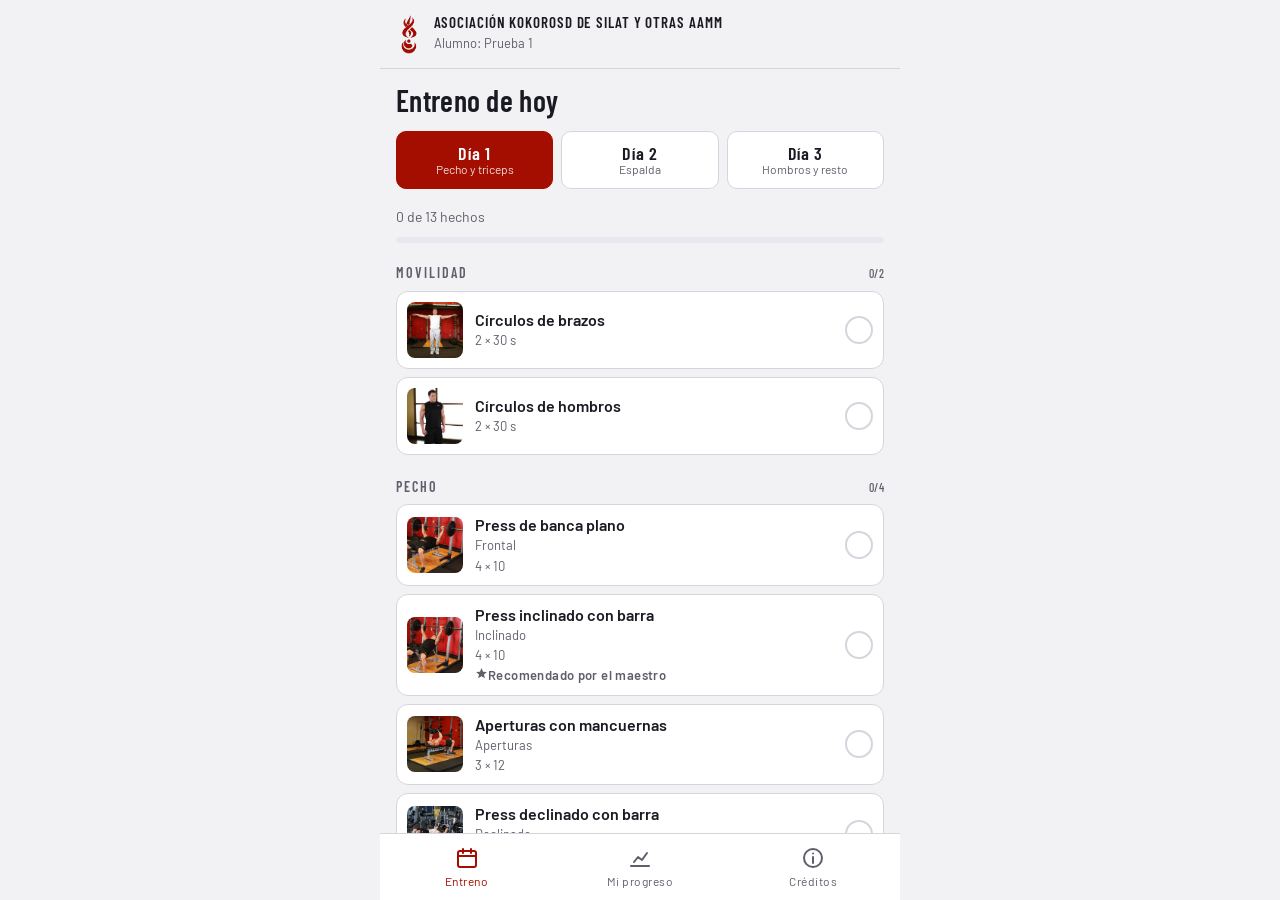
==== index.html @ 5fffa126 "Prototipo fase 0: entreno de 3 días, ejercicios y registro de progreso Co-Authored-By: Claude Sonnet" ====
<!doctype html>
<html lang="es"><head><meta charset="utf-8">
<meta name="viewport" content="width=device-width,initial-scale=1,viewport-fit=cover">
<title>Kokorosd Entreno</title>
<meta name="theme-color" content="#121217">
<link rel="manifest" href="manifest.webmanifest">
<link rel="icon" href="icon-192.png">
<link rel="apple-touch-icon" href="icon-180.png">
<meta name="apple-mobile-web-app-capable" content="yes">
<meta name="mobile-web-app-capable" content="yes">
<meta name="apple-mobile-web-app-title" content="Kokorosd">
<meta name="apple-mobile-web-app-status-bar-style" content="black-translucent">
<style>:root{padding-top:env(safe-area-inset-top,0px);padding-bottom:env(safe-area-inset-bottom,0px)}body{margin:0}img{max-width:100%}[hidden]{display:none!important}</style>
</head><body>

<link rel="stylesheet" href="https://fonts.googleapis.com/css2?family=Barlow+Condensed:wght@500;600;700&family=Barlow:wght@400;500;600&display=swap">
<style>
/* Concepto: app de bolsillo, una columna, oscura como la piedra del logo. Rojo del sello solo para lo accionable y lo recomendado por el maestro. */
:root{
  --bg:#121217; --surface:#1b1b23; --surface2:#25252f; --line:#32323e;
  --fg:#ecebf0; --muted:#a09fad; --accent:#e5503a; --accent-solid:#b3170a; --accent-fg:#ffffff;
  --ok:#62c48f; --paper:#ffffff;
  --logo-white:block; --logo-red:none;
  --f-display:"Barlow Condensed","Arial Narrow",system-ui,sans-serif;
  --f-body:"Barlow",system-ui,-apple-system,"Segoe UI",sans-serif;
  color-scheme:dark;
}
@media (prefers-color-scheme: light){:root:not([data-theme="dark"]){
  --bg:#f2f1f4; --surface:#ffffff; --surface2:#e9e8ee; --line:#d6d5dd;
  --fg:#1a1a22; --muted:#5f5e6c; --accent:#a40e00; --accent-solid:#a40e00; --ok:#1f8a55;
  --logo-white:none; --logo-red:block; color-scheme:light;}}
:root[data-theme="light"]{
  --bg:#f2f1f4; --surface:#ffffff; --surface2:#e9e8ee; --line:#d6d5dd;
  --fg:#1a1a22; --muted:#5f5e6c; --accent:#a40e00; --accent-solid:#a40e00; --ok:#1f8a55;
  --logo-white:none; --logo-red:block; color-scheme:light;}
*{box-sizing:border-box}
html,body{height:100%}
body{background:var(--bg);color:var(--fg);font-family:var(--f-body);font-size:16px;line-height:1.4;-webkit-tap-highlight-color:transparent}
button{font:inherit;color:inherit;cursor:pointer}
button:focus-visible,a:focus-visible,input:focus-visible{outline:2px solid var(--accent);outline-offset:2px}
#app{max-width:520px;margin:0 auto;height:100%;display:flex;flex-direction:column;position:relative}
header.top{display:flex;align-items:center;gap:12px;padding:12px 16px;border-bottom:1px solid var(--line)}
header.top .logo{height:44px;width:auto}
.logo-w{display:var(--logo-white)}.logo-r{display:var(--logo-red)}
.brand{min-width:0;flex:1}
.brand b{display:block;font-family:var(--f-display);font-weight:600;font-size:15px;letter-spacing:.06em;text-transform:uppercase;line-height:1.15}
.brand span{font-size:13px;color:var(--muted)}
main{flex:1;overflow-y:auto;padding:16px 16px 24px}
nav.tabs{display:flex;border-top:1px solid var(--line);background:var(--surface);padding-bottom:env(safe-area-inset-bottom,0px)}
nav.tabs button{flex:1;background:none;border:0;padding:12px 4px 10px;display:flex;flex-direction:column;align-items:center;gap:3px;color:var(--muted);font-size:12px;letter-spacing:.04em}
nav.tabs button svg{width:24px;height:24px}
nav.tabs button[aria-current="page"]{color:var(--accent)}
h1,h2,h3{font-family:var(--f-display);font-weight:600;margin:0;text-wrap:balance}
h1{font-size:30px;line-height:1.05;letter-spacing:.01em}
h2{font-size:14px;letter-spacing:.14em;text-transform:uppercase;color:var(--muted);font-weight:600}
.days{display:flex;gap:8px;margin:14px 0 18px}
.days button{flex:1;padding:12px 6px;background:var(--surface);border:1px solid var(--line);border-radius:10px;font-family:var(--f-display);font-weight:600;font-size:18px;letter-spacing:.04em;line-height:1.1}
.days button small{display:block;font-family:var(--f-body);font-weight:400;font-size:12px;color:var(--muted);letter-spacing:0}
.days button[aria-pressed="true"]{background:var(--accent-solid);border-color:var(--accent-solid);color:var(--accent-fg)}
.days button[aria-pressed="true"] small{color:var(--accent-fg);opacity:.85}
.prog{height:6px;background:var(--surface2);border-radius:3px;overflow:hidden;margin:10px 0 20px}
.prog i{display:block;height:100%;background:var(--ok);width:0;transition:width .3s}
.block{margin-bottom:22px}
.block h2{display:flex;justify-content:space-between;align-items:baseline;margin-bottom:8px}
.block h2 em{font-style:normal;font-size:12px;letter-spacing:.04em;text-transform:none;font-weight:500}
.item{display:flex;align-items:center;gap:12px;width:100%;text-align:left;background:var(--surface);border:1px solid var(--line);border-radius:12px;padding:10px;margin-bottom:8px}
.item .th{width:56px;height:56px;border-radius:8px;background:var(--paper);flex:none;object-fit:cover}
.item .tx{flex:1;min-width:0}
.item .tx b{display:block;font-weight:600;font-size:16px;line-height:1.2}
.item .tx span{display:block;font-size:13px;color:var(--muted);margin-top:2px}
.item .st{flex:none;width:28px;height:28px;border-radius:50%;border:2px solid var(--line);display:grid;place-items:center}
.item.done .st{background:var(--ok);border-color:var(--ok);color:#0b2417}
.item.done .tx b{color:var(--muted)}
.rec{display:inline-flex;align-items:center;gap:4px;font-size:12px;font-weight:600;color:var(--accent);letter-spacing:.03em}
.rec svg{width:13px;height:13px}
.chip{display:inline-block;font-size:12px;padding:3px 9px;border-radius:99px;background:var(--surface2);color:var(--fg);margin:0 6px 6px 0}
.chip.p{background:var(--accent-solid);color:var(--accent-fg)}
.back{display:inline-flex;align-items:center;gap:6px;background:none;border:0;color:var(--muted);padding:4px 0;margin-bottom:8px;font-size:14px}
.anim{position:relative;background:var(--paper);border-radius:14px;aspect-ratio:1/1;max-height:340px;margin:0 auto 14px;overflow:hidden;display:flex;justify-content:center}
.anim img{position:absolute;inset:0;width:100%;height:100%;object-fit:contain;opacity:0;transition:opacity .25s}
.anim img.on{opacity:1}
.anim.both{aspect-ratio:2/1}.anim.both img{position:static;opacity:1;width:50%}
.note{background:var(--surface);border:1px solid var(--line);border-left:3px solid var(--accent);border-radius:10px;padding:10px 12px;margin:12px 0;font-size:14px}
.note b{display:block;font-size:12px;letter-spacing:.08em;text-transform:uppercase;color:var(--accent);margin-bottom:2px}
.panel{background:var(--surface);border:1px solid var(--line);border-radius:14px;padding:14px;margin:14px 0}
.row{display:flex;align-items:center;justify-content:space-between;gap:10px;padding:8px 0}
.row+.row{border-top:1px solid var(--line)}
.row label{font-size:15px;color:var(--muted)}
.step{display:flex;align-items:center;gap:6px}
.step button{width:48px;height:48px;border-radius:12px;background:var(--surface2);border:1px solid var(--line);font-size:26px;line-height:1}
.step output{min-width:78px;text-align:center;font-family:var(--f-display);font-size:30px;font-weight:600;font-variant-numeric:tabular-nums}
.step output small{font-family:var(--f-body);font-size:13px;color:var(--muted);font-weight:400;margin-left:2px}
.btn{width:100%;padding:15px;border-radius:12px;border:0;background:var(--accent-solid);color:var(--accent-fg);font-family:var(--f-display);font-size:20px;font-weight:600;letter-spacing:.06em;text-transform:uppercase;margin-top:6px}
.btn.alt{background:var(--surface2);color:var(--fg);border:1px solid var(--line)}
.btn.sm{padding:10px;font-size:16px}
.sets{list-style:none;margin:0;padding:0}
.sets li{display:flex;align-items:center;gap:10px;padding:9px 0;border-top:1px solid var(--line);font-variant-numeric:tabular-nums}
.sets li:first-child{border-top:0}
.sets .n{width:26px;height:26px;border-radius:50%;background:var(--surface2);display:grid;place-items:center;font-size:13px;font-weight:600;flex:none}
.sets .v{flex:1}
.sets button{background:none;border:0;color:var(--muted);font-size:20px;padding:4px 8px}
details{margin:10px 0}summary{cursor:pointer;color:var(--muted);font-size:14px;padding:6px 0}
details ol{margin:6px 0 0;padding-left:20px;font-size:14px;color:var(--muted)}
.card{background:var(--surface);border:1px solid var(--line);border-radius:12px;padding:12px;margin-bottom:10px}
.card .hd{display:flex;justify-content:space-between;align-items:baseline;gap:8px}
.card .hd b{font-weight:600}
.card .hd span{font-size:13px;color:var(--muted);font-variant-numeric:tabular-nums}
svg.ch{width:100%;height:auto;display:block;margin-top:6px}
.ex-pick{display:flex;gap:10px;align-items:center;width:100%;text-align:left;background:var(--surface);border:1px solid var(--line);border-radius:10px;padding:8px;margin-bottom:6px}
.ex-pick img{width:44px;height:44px;border-radius:6px;background:var(--paper);object-fit:cover;flex:none}
.muted{color:var(--muted);font-size:14px}
a{color:var(--accent)}
.toast{position:absolute;left:16px;right:16px;bottom:calc(76px + env(safe-area-inset-bottom,0px));background:var(--fg);color:var(--bg);padding:12px 14px;border-radius:10px;font-size:15px;text-align:center;opacity:0;transform:translateY(8px);transition:.2s;pointer-events:none}
.toast.show{opacity:1;transform:none}
.sample{font-size:12px;letter-spacing:.06em;text-transform:uppercase;color:var(--muted);border:1px dashed var(--line);border-radius:8px;padding:8px 10px;margin:12px 0}
@media (prefers-reduced-motion:reduce){*{transition:none!important;x:0}}
</style>

<div id="app">
  <header class="top">
    <img class="logo logo-w" alt="" src="[data-uri]">
    <img class="logo logo-r" alt="" src="[data-uri]">
    <div class="brand"><b>Asociación Kokorosd de Silat y otras AAMM</b><span id="who">Alumno: Prueba 1</span></div>
  </header>
  <main id="view"></main>
  <nav class="tabs" aria-label="Secciones">
    <button data-tab="hoy"><svg viewBox="0 0 24 24" fill="none" stroke="currentColor" stroke-width="2" stroke-linecap="round" stroke-linejoin="round"><rect x="3" y="5" width="18" height="16" rx="2"/><path d="M3 10h18M8 3v4M16 3v4"/></svg>Entreno</button>
    <button data-tab="progreso"><svg viewBox="0 0 24 24" fill="none" stroke="currentColor" stroke-width="2" stroke-linecap="round" stroke-linejoin="round"><path d="M3 20h18M6 16l4-5 4 3 5-7"/></svg>Mi progreso</button>
    <button data-tab="info"><svg viewBox="0 0 24 24" fill="none" stroke="currentColor" stroke-width="2" stroke-linecap="round" stroke-linejoin="round"><circle cx="12" cy="12" r="9"/><path d="M12 11v6M12 7.5v.01"/></svg>Créditos</button>
  </nav>
  <div class="toast" id="toast" role="status"></div>
</div>

<script>
const EX = {"Barbell_Bench_Press_-_Medium_Grip": {"name": "Barbell Bench Press - Medium Grip", "p": ["chest"], "s": ["shoulders", "triceps"], "img": ["[data-uri]", "[data-uri]"], "steps": ["Lie back on a flat bench. Using a medium width grip (a grip that creates a 90-degree angle in the middle of the movement between the forearms and the upper arms), lift the bar from the rack and hold it straight over you with your arms locked. This will be your starting position.", "From the starting position, breathe in and begin coming down slowly until the bar touches your middle chest.", "After a brief pause, push the bar back to the starting position as you breathe out. Focus on pushing the bar using your chest muscles. Lock your arms and squeeze your chest in the contracted position at the top of the motion, hold for a second and then start coming down slowly again. Tip: Ideally, lowering the weight should take about twice as long as raising it.", "Repeat the movement for the prescribed amount of repetitions.", "When you are done, place the bar back in the rack."]}, "Barbell_Incline_Bench_Press_-_Medium_Grip": {"name": "Barbell Incline Bench Press - Medium Grip", "p": ["chest"], "s": ["shoulders", "triceps"], "img": ["[data-uri]", "[data-uri]"], "steps": ["Lie back on an incline bench. Using a medium-width grip (a grip that creates a 90-degree angle in the middle of the movement between the forearms and the upper arms), lift the bar from the rack and hold it straight over you with your arms locked. This will be your starting position.", "As you breathe in, come down slowly until you feel the bar on you upper chest.", "After a second pause, bring the bar back to the starting position as you breathe out and push the bar using your chest muscles. Lock your arms in the contracted position, squeeze your chest, hold for a second and then start coming down slowly again. Tip: it should take at least twice as long to go down than to come up.", "Repeat the movement for the prescribed amount of repetitions.", "When you are done, place the bar back in the rack."]}, "Dumbbell_Flyes": {"name": "Dumbbell Flyes", "p": ["chest"], "s": [], "img": ["[data-uri]", "[data-uri]"], "steps": ["Lie down on a flat bench with a dumbbell on each hand resting on top of your thighs. The palms of your hand will be facing each other.", "Then using your thighs to help raise the dumbbells, lift the dumbbells one at a time so you can hold them in front of you at shoulder width with the palms of your hands facing each other. Raise the dumbbells up like you're pressing them, but stop and hold just before you lock out. This will be your starting position.", "With a slight bend on your elbows in order to prevent stress at the biceps tendon, lower your arms out at both sides in a wide arc until you feel a stretch on your chest. Breathe in as you perform this portion of the movement. Tip: Keep in mind that throughout the movement, the arms should remain stationary; the movement should only occur at the shoulder joint.", "Return your arms back to the starting position as you squeeze your chest muscles and breathe out. Tip: Make sure to use the same arc of motion used to lower the weights.", "Hold for a second at the contracted position and repeat the movement for the prescribed amount of repetitions."]}, "Decline_Barbell_Bench_Press": {"name": "Decline Barbell Bench Press", "p": ["chest"], "s": ["shoulders", "triceps"], "img": ["[data-uri]", "[data-uri]"], "steps": ["Secure your legs at the end of the decline bench and slowly lay down on the bench.", "Using a medium width grip (a grip that creates a 90-degree angle in the middle of the movement between the forearms and the upper arms), lift the bar from the rack and hold it straight over you with your arms locked. The arms should be perpendicular to the floor. This will be your starting position. Tip: In order to protect your rotator cuff, it is best if you have a spotter help you lift the barbell off the rack.", "As you breathe in, come down slowly until you feel the bar on your lower chest.", "After a second pause, bring the bar back to the starting position as you breathe out and push the bar using your chest muscles. Lock your arms and squeeze your chest in the contracted position, hold for a second and then start coming down slowly again. Tip: It should take at least twice as long to go down than to come up).", "Repeat the movement for the prescribed amount of repetitions.", "When you are done, place the bar back in the rack."]}, "Triceps_Pushdown": {"name": "Triceps Pushdown", "p": ["triceps"], "s": [], "img": ["[data-uri]", "[data-uri]"], "steps": ["Attach a straight or angled bar to a high pulley and grab with an overhand grip (palms facing down) at shoulder width.", "Standing upright with the torso straight and a very small inclination forward, bring the upper arms close to your body and perpendicular to the floor. The forearms should be pointing up towards the pulley as they hold the bar. This is your starting position.", "Using the triceps, bring the bar down until it touches the front of your thighs and the arms are fully extended perpendicular to the floor. The upper arms should always remain stationary next to your torso and only the forearms should move. Exhale as you perform this movement.", "After a second hold at the contracted position, bring the bar slowly up to the starting point. Breathe in as you perform this step.", "Repeat for the recommended amount of repetitions."]}, "Leg_Extensions": {"name": "Leg Extensions", "p": ["quadriceps"], "s": [], "img": ["[data-uri]", "[data-uri]"], "steps": ["For this exercise you will need to use a leg extension machine. First choose your weight and sit on the machine with your legs under the pad (feet pointed forward) and the hands holding the side bars. This will be your starting position. Tip: You will need to adjust the pad so that it falls on top of your lower leg (just above your feet). Also, make sure that your legs form a 90-degree angle between the lower and upper leg. If the angle is less than 90-degrees then that means the knee is over the toes which in turn creates undue stress at the knee joint. If the machine is designed that way, either look for another machine or just make sure that when you start executing the exercise you stop going down once you hit the 90-degree angle.", "Using your quadriceps, extend your legs to the maximum as you exhale. Ensure that the rest of the body remains stationary on the seat. Pause a second on the contracted position.", "Slowly lower the weight back to the original position as you inhale, ensuring that you do not go past the 90-degree angle limit.", "Repeat for the recommended amount of times."]}, "Crunches": {"name": "Crunches", "p": ["abdominals"], "s": [], "img": ["[data-uri]", "[data-uri]"], "steps": ["Lie flat on your back with your feet flat on the ground, or resting on a bench with your knees bent at a 90 degree angle. If you are resting your feet on a bench, place them three to four inches apart and point your toes inward so they touch.", "Now place your hands lightly on either side of your head keeping your elbows in. Tip: Don't lock your fingers behind your head.", "While pushing the small of your back down in the floor to better isolate your abdominal muscles, begin to roll your shoulders off the floor.", "Continue to push down as hard as you can with your lower back as you contract your abdominals and exhale. Your shoulders should come up off the floor only about four inches, and your lower back should remain on the floor. At the top of the movement, contract your abdominals hard and keep the contraction for a second. Tip: Focus on slow, controlled movement - don't cheat yourself by using momentum.", "After the one second contraction, begin to come down slowly again to the starting position as you inhale.", "Repeat for the recommended amount of repetitions."]}, "Wide-Grip_Lat_Pulldown": {"name": "Wide-Grip Lat Pulldown", "p": ["lats"], "s": ["biceps", "middle back", "shoulders"], "img": ["[data-uri]", "[data-uri]"], "steps": ["Sit down on a pull-down machine with a wide bar attached to the top pulley. Make sure that you adjust the knee pad of the machine to fit your height. These pads will prevent your body from being raised by the resistance attached to the bar.", "Grab the bar with the palms facing forward using the prescribed grip. Note on grips: For a wide grip, your hands need to be spaced out at a distance wider than shoulder width. For a medium grip, your hands need to be spaced out at a distance equal to your shoulder width and for a close grip at a distance smaller than your shoulder width.", "As you have both arms extended in front of you holding the bar at the chosen grip width, bring your torso back around 30 degrees or so while creating a curvature on your lower back and sticking your chest out. This is your starting position.", "As you breathe out, bring the bar down until it touches your upper chest by drawing the shoulders and the upper arms down and back. Tip: Concentrate on squeezing the back muscles once you reach the full contracted position. The upper torso should remain stationary and only the arms should move. The forearms should do no other work except for holding the bar; therefore do not try to pull down the bar using the forearms.", "After a second at the contracted position squeezing your shoulder blades together, slowly raise the bar back to the starting position when your arms are fully extended and the lats are fully stretched. Inhale during this portion of the movement.", "Repeat this motion for the prescribed amount of repetitions."]}, "Close-Grip_Front_Lat_Pulldown": {"name": "Close-Grip Front Lat Pulldown", "p": ["lats"], "s": ["biceps", "middle back", "shoulders"], "img": ["[data-uri]", "[data-uri]"], "steps": ["Sit down on a pull-down machine with a wide bar attached to the top pulley. Make sure that you adjust the knee pad of the machine to fit your height. These pads will prevent your body from being raised by the resistance attached to the bar.", "Grab the bar with the palms facing forward using the prescribed grip. Note on grips: For a wide grip, your hands need to be spaced out at a distance wider than your shoulder width. For a medium grip, your hands need to be spaced out at a distance equal to your shoulder width and for a close grip at a distance smaller than your shoulder width.", "As you have both arms extended in front of you - while holding the bar at the chosen grip width - bring your torso back around 30 degrees or so while creating a curvature on your lower back and sticking your chest out. This is your starting position.", "As you breathe out, bring the bar down until it touches your upper chest by drawing the shoulders and the upper arms down and back. Tip: Concentrate on squeezing the back muscles once you reach the full contracted position. The upper torso should remain stationary (only the arms should move). The forearms should do no other work except for holding the bar; therefore do not try to pull the bar down using the forearms.", "After a second in the contracted position, while squeezing your shoulder blades together, slowly raise the bar back to the starting position when your arms are fully extended and the lats are fully stretched. Inhale during this portion of the movement.", "6. Repeat this motion for the prescribed amount of repetitions."]}, "Straight-Arm_Dumbbell_Pullover": {"name": "Straight-Arm Dumbbell Pullover", "p": ["chest"], "s": ["lats", "shoulders", "triceps"], "img": ["[data-uri]", "[data-uri]"], "steps": ["Place a dumbbell standing up on a flat bench.", "Ensuring that the dumbbell stays securely placed at the top of the bench, lie perpendicular to the bench (torso across it as in forming a cross) with only your shoulders lying on the surface. Hips should be below the bench and legs bent with feet firmly on the floor. The head will be off the bench as well.", "Grasp the dumbbell with both hands and hold it straight over your chest at arms length. Both palms should be pressing against the underside one of the sides of the dumbbell. This will be your starting position.\nCaution: Always ensure that the dumbbell used for this exercise is secure. Using a dumbbell with loose plates can result in the dumbbell falling apart and falling on your face.", "While keeping your arms straight, lower the weight slowly in an arc behind your head while breathing in until you feel a stretch on the chest.", "At that point, bring the dumbbell back to the starting position using the arc through which the weight was lowered and exhale as you perform this movement.", "Hold the weight on the initial position for a second and repeat the motion for the prescribed number of repetitions."]}, "Hyperextensions_Back_Extensions": {"name": "Hyperextensions (Back Extensions)", "p": ["lower back"], "s": ["glutes", "hamstrings"], "img": ["[data-uri]", "[data-uri]"], "steps": ["Lie face down on a hyperextension bench, tucking your ankles securely under the footpads.", "Adjust the upper pad if possible so your upper thighs lie flat across the wide pad, leaving enough room for you to bend at the waist without any restriction.", "With your body straight, cross your arms in front of you (my preference) or behind your head. This will be your starting position. Tip: You can also hold a weight plate for extra resistance in front of you under your crossed arms.", "Start bending forward slowly at the waist as far as you can while keeping your back flat. Inhale as you perform this movement. Keep moving forward until you feel a nice stretch on the hamstrings and you can no longer keep going without a rounding of the back. Tip: Never round the back as you perform this exercise. Also, some people can go farther than others. The key thing is that you go as far as your body allows you to without rounding the back.", "Slowly raise your torso back to the initial position as you inhale. Tip: Avoid the temptation to arch your back past a straight line. Also, do not swing the torso at any time in order to protect the back from injury.", "Repeat for the recommended amount of repetitions."]}, "Hanging_Leg_Raise": {"name": "Hanging Leg Raise", "p": ["abdominals"], "s": [], "img": ["[data-uri]", "[data-uri]"], "steps": ["Hang from a chin-up bar with both arms extended at arms length in top of you using either a wide grip or a medium grip. The legs should be straight down with the pelvis rolled slightly backwards. This will be your starting position.", "Raise your legs until the torso makes a 90-degree angle with the legs. Exhale as you perform this movement and hold the contraction for a second or so.", "Go back slowly to the starting position as you breathe in.", "Repeat for the recommended amount of repetitions."]}, "Standing_Military_Press": {"name": "Standing Military Press", "p": ["shoulders"], "s": ["triceps"], "img": ["[data-uri]", "[data-uri]"], "steps": ["Start by placing a barbell that is about chest high on a squat rack. Once you have selected the weights, grab the barbell using a pronated (palms facing forward) grip. Make sure to grip the bar wider than shoulder width apart from each other.", "Slightly bend the knees and place the barbell on your collar bone. Lift the barbell up keeping it lying on your chest. Take a step back and position your feet shoulder width apart from each other.", "Once you pick up the barbell with the correct grip length, lift the bar up over your head by locking your arms. Hold at about shoulder level and slightly in front of your head. This is your starting position.", "Lower the bar down to the collarbone slowly as you inhale.", "Lift the bar back up to the starting position as you exhale.", "Repeat for the recommended amount of repetitions."]}, "Side_Lateral_Raise": {"name": "Side Lateral Raise", "p": ["shoulders"], "s": [], "img": ["[data-uri]", "[data-uri]"], "steps": ["Pick a couple of dumbbells and stand with a straight torso and the dumbbells by your side at arms length with the palms of the hand facing you. This will be your starting position.", "While maintaining the torso in a stationary position (no swinging), lift the dumbbells to your side with a slight bend on the elbow and the hands slightly tilted forward as if pouring water in a glass. Continue to go up until you arms are parallel to the floor. Exhale as you execute this movement and pause for a second at the top.", "Lower the dumbbells back down slowly to the starting position as you inhale.", "Repeat for the recommended amount of repetitions."]}, "Front_Incline_Dumbbell_Raise": {"name": "Front Incline Dumbbell Raise", "p": ["shoulders"], "s": [], "img": ["[data-uri]", "[data-uri]"], "steps": ["Sit down on an incline bench with the incline set anywhere between 30 to 60 degrees while holding a dumbbell on each hand. Tip: You can change the angle to hit the muscle a little differently each time.", "Extend your arms straight in front of you and have your palms facing down with the dumbbells raised about 1 inch above your thighs. This will be your starting position.", "Slowly raise the dumbbells straight up until they are slightly above your shoulders, while keeping your elbows locked. Squeeze at the top for a second and make sure you breathe out during this portion of the movement. Tip: Keep your head resting down against the bench and your legs on the floor at all times.", "Lower the arms back to the starting position as you inhale.", "Repeat for the recommended amount of repetitions."]}, "Dumbbell_Shrug": {"name": "Dumbbell Shrug", "p": ["traps"], "s": [], "img": ["[data-uri]", "[data-uri]"], "steps": ["Stand erect with a dumbbell on each hand (palms facing your torso), arms extended on the sides.", "Lift the dumbbells by elevating the shoulders as high as possible while you exhale. Hold the contraction at the top for a second. Tip: The arms should remain extended at all times. Refrain from using the biceps to help lift the dumbbells. Only the shoulders should be moving up and down.", "Lower the dumbbells back to the original position.", "Repeat for the recommended amount of repetitions."]}, "Barbell_Hip_Thrust": {"name": "Barbell Hip Thrust", "p": ["glutes"], "s": ["calves", "hamstrings"], "img": ["[data-uri]", "[data-uri]"], "steps": ["Begin seated on the ground with a bench directly behind you. Have a loaded barbell over your legs. Using a fat bar or having a pad on the bar can greatly reduce the discomfort caused by this exercise.", "Roll the bar so that it is directly above your hips, and lean back against the bench so that your shoulder blades are near the top of it.", "Begin the movement by driving through your feet, extending your hips vertically through the bar. Your weight should be supported by your shoulder blades and your feet. Extend as far as possible, then reverse the motion to return to the starting position."]}, "Thigh_Abductor": {"name": "Thigh Abductor", "p": ["abductors"], "s": ["glutes"], "img": ["[data-uri]", "[data-uri]"], "steps": ["To begin, sit down on the abductor machine and select a weight you are comfortable with. When your legs are positioned properly, grip the handles on each side. Your entire upper body (from the waist up) should be stationary. This is the starting position.", "Slowly press against the machine with your legs to move them away from each other while exhaling.", "Feel the contraction for a second and begin to move your legs back to the starting position while breathing in. Note: Remember to keep your upper body stationary to prevent any injuries from occurring.", "Repeat for the recommended amount of repetitions."]}, "Glute_Kickback": {"name": "Glute Kickback", "p": ["glutes"], "s": ["hamstrings"], "img": ["[data-uri]", "[data-uri]"], "steps": ["Kneel on the floor or an exercise mat and bend at the waist with your arms extended in front of you (perpendicular to the torso) in order to get into a kneeling push-up position but with the arms spaced at shoulder width. Your head should be looking forward and the bend of the knees should create a 90-degree angle between the hamstrings and the calves. This will be your starting position.", "As you exhale, lift up your right leg until the hamstrings are in line with the back while maintaining the 90-degree angle bend. Contract the glutes throughout this movement and hold the contraction at the top for a second. Tip: At the end of the movement the upper leg should be parallel to the floor while the calf should be perpendicular to it.", "Go back to the initial position as you inhale and now repeat with the left leg.", "Continue to alternate legs until all of the recommended repetitions have been performed."]}, "Reverse_Crunch": {"name": "Reverse Crunch", "p": ["abdominals"], "s": [], "img": ["[data-uri]", "[data-uri]"], "steps": ["Lie down on the floor with your legs fully extended and arms to the side of your torso with the palms on the floor. Your arms should be stationary for the entire exercise.", "Move your legs up so that your thighs are perpendicular to the floor and feet are together and parallel to the floor. This is the starting position.", "While inhaling, move your legs towards the torso as you roll your pelvis backwards and you raise your hips off the floor. At the end of this movement your knees will be touching your chest.", "Hold the contraction for a second and move your legs back to the starting position while exhaling.", "Repeat for the recommended amount of repetitions."]}, "Arm_Circles": {"name": "Arm Circles", "p": ["shoulders"], "s": ["traps"], "img": ["[data-uri]", "[data-uri]"], "steps": ["Stand up and extend your arms straight out by the sides. The arms should be parallel to the floor and perpendicular (90-degree angle) to your torso. This will be your starting position.", "Slowly start to make circles of about 1 foot in diameter with each outstretched arm. Breathe normally as you perform the movement.", "Continue the circular motion of the outstretched arms for about ten seconds. Then reverse the movement, going the opposite direction."]}, "Shoulder_Circles": {"name": "Shoulder Circles", "p": ["shoulders"], "s": ["traps"], "img": ["[data-uri]", "[data-uri]"], "steps": ["With shoulders relaxed and arms resting loosely at your sides (or in your lap if you're seated), gently roll your shoulders forward, up, back, and down.", "Reverse direction. You can do this exercise alternating shoulders or both at the same time."]}, "Standing_Hip_Circles": {"name": "Standing Hip Circles", "p": ["abductors"], "s": ["adductors"], "img": ["[data-uri]", "[data-uri]"], "steps": ["Begin standing on one leg, holding to a vertical support.", "Raise the unsupported knee to 90 degrees. This will be your starting position.", "Open the hip as far as possible, attempting to make a big circle with your knee.", "Perform this movement slowly for a number of repetitions, and repeat on the other side."]}, "Cat_Stretch": {"name": "Cat Stretch", "p": ["lower back"], "s": ["middle back", "traps"], "img": ["[data-uri]", "[data-uri]"], "steps": ["Position yourself on the floor on your hands and knees.", "Pull your belly in and round your spine, lower back, shoulders, and neck, letting your head drop.", "Hold for 15 seconds."]}, "Chest_And_Front_Of_Shoulder_Stretch": {"name": "Chest And Front Of Shoulder Stretch", "p": ["chest"], "s": ["shoulders"], "img": ["[data-uri]", "[data-uri]"], "steps": ["Start off by standing with your legs together, holding a bodybar or a broomstick.", "Take a slightly wider than shoulder width grip on the pole and hold it in front of you with your palms facing down.", "Carefully lift the pole up and behind your head."]}, "Triceps_Stretch": {"name": "Triceps Stretch", "p": ["triceps"], "s": ["lats"], "img": ["[data-uri]", "[data-uri]"], "steps": ["Reach your hand behind your head, grasp your elbow and gently pull. Hold for 10 to 20 seconds, then switch sides."]}, "Quad_Stretch": {"name": "Quad Stretch", "p": ["quadriceps"], "s": [], "img": ["[data-uri]", "[data-uri]"], "steps": ["Lay on your side. Loop a belt, rope, or band around your top foot. Flex the knee and extend your hip, attempting to touch your glutes with your foot, and holding the belt with your hands. This will be your starting position.", "With the belt being held over the shoulder or overhead, gently pull to increase the stretch in the quadriceps. Hold for 10-20 seconds, and then switch sides."]}, "Middle_Back_Stretch": {"name": "Middle Back Stretch", "p": ["middle back"], "s": ["abdominals", "lats", "lower back"], "img": ["[data-uri]", "[data-uri]"], "steps": ["Stand so your feet are shoulder width apart and your hands are on your hips.", "Twist at your waist until you feel a stretch. Hold for 10 to 15 seconds, then twist to the other side."]}, "Shoulder_Stretch": {"name": "Shoulder Stretch", "p": ["shoulders"], "s": [], "img": ["[data-uri]", "[data-uri]"], "steps": ["Reach your left arm across your body and hold it straight."]}, "Seated_Glute": {"name": "Seated Glute", "p": ["glutes"], "s": ["adductors"], "img": ["[data-uri]", "[data-uri]"], "steps": ["In a seated position with your knees bent, cross one ankle over the opposite knee. Your partner will stand behind you. Now, lean forward as your partner braces your shoulders with their hands. This will be your starting position.", "Attempt to push your torso back for 10-20 seconds, as your partner prevents any actual movement of your torso.", "Now relax your muscles as your partner increases the stretch by gently pushing your torso forward for 10-20 seconds."]}, "Standing_Lateral_Stretch": {"name": "Standing Lateral Stretch", "p": ["abdominals"], "s": [], "img": ["[data-uri]", "[data-uri]"], "steps": ["Take a slightly wider than hip distance stance with your knees slightly bent.", "Place your right hand on your right hip to support the spine.", "Raise your left arm in a vertical line and place your left hand behind your head. Keep it there as you incline your torso to the right.", "Keep your weight evenly distributed between both legs (don't lean into your left hip). Switch sides."]}, "Hamstring_Stretch": {"name": "Hamstring Stretch", "p": ["hamstrings"], "s": [], "img": ["[data-uri]", "[data-uri]"], "steps": ["Lie on your back with one leg extended above you, with the hip at ninety degrees. Keep the other leg flat on the floor.", "Loop a belt, band, or rope over the ball of your foot. This will be your starting position.", "Pull on the belt to create tension in the calves and hamstrings. Hold this stretch for 10-30 seconds, and repeat with the other leg."]}};
const MUS = {abdominals:'Abdomen',abductors:'Abductores',adductors:'Aductores',biceps:'Bíceps',calves:'Gemelos',chest:'Pecho',forearms:'Antebrazo',glutes:'Glúteos',hamstrings:'Isquiotibiales',lats:'Dorsal',['lower back']:'Lumbar',['middle back']:'Espalda media',neck:'Cuello',quadriceps:'Cuádriceps',shoulders:'Hombro',traps:'Trapecio',triceps:'Tríceps'};
const ES = {
 'Barbell_Bench_Press_-_Medium_Grip':'Press de banca plano','Barbell_Incline_Bench_Press_-_Medium_Grip':'Press inclinado con barra','Dumbbell_Flyes':'Aperturas con mancuernas','Decline_Barbell_Bench_Press':'Press declinado con barra','Triceps_Pushdown':'Extensión de tríceps en polea','Leg_Extensions':'Extensión de pierna en máquina','Crunches':'Abdominales crunch','Wide-Grip_Lat_Pulldown':'Jalón al pecho, agarre abierto','Close-Grip_Front_Lat_Pulldown':'Jalón al pecho, agarre cerrado','Straight-Arm_Dumbbell_Pullover':'Pullover con mancuerna','Hyperextensions_Back_Extensions':'Hiperextensiones lumbares','Hanging_Leg_Raise':'Elevación de piernas colgado','Standing_Military_Press':'Press militar de pie','Side_Lateral_Raise':'Elevaciones laterales (vuelo)','Front_Incline_Dumbbell_Raise':'Elevaciones frontales','Dumbbell_Shrug':'Encogimientos con mancuernas','Barbell_Hip_Thrust':'Hip thrust (glúteo mayor)','Thigh_Abductor':'Abducción en máquina (glúteo medio)','Glute_Kickback':'Patada de glúteo (glúteo menor)','Reverse_Crunch':'Crunch inverso','Arm_Circles':'Círculos de brazos','Shoulder_Circles':'Círculos de hombros','Standing_Hip_Circles':'Círculos de cadera','Cat_Stretch':'Gato (movilidad de columna)','Chest_And_Front_Of_Shoulder_Stretch':'Estiramiento de pecho y hombro','Triceps_Stretch':'Estiramiento de tríceps','Quad_Stretch':'Estiramiento de cuádriceps','Middle_Back_Stretch':'Estiramiento de espalda media','Shoulder_Stretch':'Estiramiento de hombro','Seated_Glute':'Estiramiento de glúteo sentado','Standing_Lateral_Stretch':'Estiramiento lateral de tronco','Hamstring_Stretch':'Estiramiento de isquiotibiales'};
const PROTO = {
 normal:'Series normales',
 asc:'Series ascendentes en peso, con descanso',
 pir:'Serie piramidal descendente, sin descanso',
 iso:'Isométrico, alternando piernas al fallo',
 alt:'Alternar: 2 abdominales por cada lumbar'
};
// kind: r = peso y repeticiones, t = tiempo (isométricos), c = marcar hecho (movilidad y estiramientos)
const PLAN = [
 {id:'d1',name:'Día 1',sub:'Pecho y tríceps',blocks:[
  {n:'Movilidad',items:[{id:'1m1',ex:'Arm_Circles',k:'c',txt:'2 × 30 s'},{id:'1m2',ex:'Shoulder_Circles',k:'c',txt:'2 × 30 s'}]},
  {n:'Pecho',items:[
   {id:'1p1',ex:'Barbell_Bench_Press_-_Medium_Grip',k:'r',s:4,r:10,proto:'normal',label:'Frontal'},
   {id:'1p2',ex:'Barbell_Incline_Bench_Press_-_Medium_Grip',k:'r',s:4,r:10,proto:'normal',label:'Inclinado',rec:'Sube el peso solo si completas las 10 repeticiones con la espalda apoyada.'},
   {id:'1p3',ex:'Dumbbell_Flyes',k:'r',s:3,r:12,proto:'normal',label:'Aperturas'},
   {id:'1p4',ex:'Decline_Barbell_Bench_Press',k:'r',s:3,r:10,proto:'normal',label:'Declinado'}]},
  {n:'Tríceps',items:[
   {id:'1t1',ex:'Triceps_Pushdown',k:'r',s:4,r:10,need:4,proto:'asc',label:'4 series ascendentes',rec:'Primera serie ligera. Descansa entre series y sube el peso cada vez.'},
   {id:'1t2',ex:'Triceps_Pushdown',k:'r',s:1,r:'al fallo',need:5,proto:'pir',label:'1 serie piramidal'}]},
  {n:'Cuádriceps',items:[{id:'1c1',ex:'Leg_Extensions',k:'t',s:4,r:'30 s',proto:'iso',label:'Isométrico'}]},
  {n:'Abdomen',items:[{id:'1a1',ex:'Crunches',k:'r',s:3,r:20,proto:'normal'}]},
  {n:'Estiramientos',items:[{id:'1e1',ex:'Chest_And_Front_Of_Shoulder_Stretch',k:'c',txt:'30 s'},{id:'1e2',ex:'Triceps_Stretch',k:'c',txt:'30 s por brazo'},{id:'1e3',ex:'Quad_Stretch',k:'c',txt:'30 s por pierna'}]}]},
 {id:'d2',name:'Día 2',sub:'Espalda',blocks:[
  {n:'Movilidad',items:[{id:'2m1',ex:'Cat_Stretch',k:'c',txt:'2 × 10'},{id:'2m2',ex:'Shoulder_Circles',k:'c',txt:'2 × 30 s'}]},
  {n:'Espalda',items:[
   {id:'2e1',ex:'Wide-Grip_Lat_Pulldown',k:'r',s:4,r:10,proto:'normal',label:'Agarre abierto',rec:'Lleva la barra al pecho sin balancear el tronco.'},
   {id:'2e2',ex:'Close-Grip_Front_Lat_Pulldown',k:'r',s:4,r:10,proto:'normal',label:'Agarre cerrado'},
   {id:'2e3',ex:'Straight-Arm_Dumbbell_Pullover',k:'r',s:3,r:12,proto:'normal',label:'Pullover'},
   {id:'2e4',ex:'Hyperextensions_Back_Extensions',k:'r',s:3,r:10,proto:'alt',label:'Lumbares (1 serie)'},
   {id:'2e5',ex:'Hanging_Leg_Raise',k:'r',s:6,r:10,proto:'alt',label:'Abdomen en voladizo (2 series por cada lumbar)'}]},
  {n:'Estiramientos',items:[{id:'2s1',ex:'Middle_Back_Stretch',k:'c',txt:'30 s'},{id:'2s2',ex:'Shoulder_Stretch',k:'c',txt:'30 s por brazo'}]}]},
 {id:'d3',name:'Día 3',sub:'Hombros y resto',blocks:[
  {n:'Movilidad',items:[{id:'3m1',ex:'Arm_Circles',k:'c',txt:'2 × 30 s'},{id:'3m2',ex:'Standing_Hip_Circles',k:'c',txt:'2 × 10 por lado'}]},
  {n:'Hombros',items:[
   {id:'3h1',ex:'Standing_Military_Press',k:'r',s:4,r:10,proto:'normal',label:'Superior',rec:'Aprieta abdomen y glúteos para no arquear la zona lumbar.'},
   {id:'3h2',ex:'Side_Lateral_Raise',k:'r',s:3,r:12,proto:'normal',label:'Vuelo'},
   {id:'3h3',ex:'Front_Incline_Dumbbell_Raise',k:'r',s:3,r:12,proto:'normal',label:'Frontales'},
   {id:'3h4',ex:'Dumbbell_Shrug',k:'r',s:3,r:15,proto:'normal',label:'Encogimientos (trapecio)'}]},
  {n:'Glúteos',items:[
   {id:'3g1',ex:'Barbell_Hip_Thrust',k:'r',s:4,r:10,proto:'normal',label:'Mayor'},
   {id:'3g2',ex:'Thigh_Abductor',k:'r',s:3,r:15,proto:'normal',label:'Medio'},
   {id:'3g3',ex:'Glute_Kickback',k:'r',s:3,r:15,proto:'normal',label:'Menor'}]},
  {n:'Abdomen',items:[{id:'3a1',ex:'Reverse_Crunch',k:'r',s:3,r:15,proto:'normal'}]},
  {n:'Estiramientos',items:[{id:'3s1',ex:'Seated_Glute',k:'c',txt:'30 s por lado'},{id:'3s2',ex:'Standing_Lateral_Stretch',k:'c',txt:'30 s por lado'},{id:'3s3',ex:'Hamstring_Stretch',k:'c',txt:'30 s'}]}]}
];
const ITEMS = {}; PLAN.forEach(d=>d.blocks.forEach(b=>b.items.forEach(i=>{i.day=d.id;i.block=b.n;ITEMS[i.id]=i;})));

/* ---- estado (localStorage si existe, memoria si no) ---- */
const KEY='kokorosd_proto_v1';
let S;
function load(){try{const t=localStorage.getItem(KEY);if(t)return JSON.parse(t)}catch(e){}return null}
function save(){try{localStorage.setItem(KEY,JSON.stringify(S))}catch(e){}}
const today=()=>new Date().toISOString().slice(0,10);
function daysAgo(n){const d=new Date();d.setDate(d.getDate()-n);return d.toISOString().slice(0,10)}
function seed(){
  const mk=(ex,rows)=>rows.map(([ago,sets])=>({d:daysAgo(ago),sets:sets.map(([w,r])=>({w,r,t:0})),demo:true}));
  return {log:{
    'Barbell_Incline_Bench_Press_-_Medium_Grip':mk('',[[21,[[40,10],[45,10],[45,9],[45,8]]],[14,[[42.5,10],[47.5,10],[47.5,9],[47.5,8]]],[7,[[45,10],[50,10],[50,9],[50,8]]]]),
    'Triceps_Pushdown':mk('',[[21,[[20,10],[25,10],[30,9],[30,8]]],[14,[[22.5,10],[27.5,10],[32.5,9],[32.5,8]]],[7,[[25,10],[30,10],[35,9],[35,9]]]]),
    'Wide-Grip_Lat_Pulldown':mk('',[[20,[[45,10],[50,10],[55,8],[55,8]]],[13,[[50,10],[55,10],[55,9],[55,8]]],[6,[[50,10],[55,10],[60,8],[60,7]]]])
  },swaps:{},done:{},sample:true,day:'d1'};
}
S=load()||seed();

/* ---- utilidades ---- */
const $=s=>document.querySelector(s), view=$('#view');
const esc=s=>String(s).replace(/[&<>"]/g,c=>({'&':'&amp;','<':'&lt;','>':'&gt;','"':'&quot;'}[c]));
const exOf=it=>S.swaps[it.id]||it.ex;
const nameOf=id=>ES[id]||EX[id].name;
const fmt=n=>String(n).replace('.',',');
const dateEs=d=>new Date(d+'T12:00').toLocaleDateString('es-ES',{day:'numeric',month:'short'});
let toastT;function toast(m){const t=$('#toast');t.textContent=m;t.classList.add('show');clearTimeout(toastT);toastT=setTimeout(()=>t.classList.remove('show'),1800)}
const IC={chev:'<svg width="18" height="18" viewBox="0 0 24 24" fill="none" stroke="currentColor" stroke-width="2.5" stroke-linecap="round" stroke-linejoin="round"><path d="M15 18l-6-6 6-6"/></svg>',
 check:'<svg width="16" height="16" viewBox="0 0 24 24" fill="none" stroke="currentColor" stroke-width="3.5" stroke-linecap="round" stroke-linejoin="round"><path d="M5 12.5l4.5 4.5L19 7.5"/></svg>',
 star:'<svg viewBox="0 0 24 24" fill="currentColor"><path d="M12 2l2.9 6.6 7.1.6-5.4 4.7 1.6 7-6.2-3.7-6.2 3.7 1.6-7L2 9.2l7.1-.6z"/></svg>'};
const todaySets=ex=>{const e=(S.log[ex]||[]).find(x=>x.d===today());return e?e.sets:[]};
const isDone=it=>it.k==='c'?!!(S.done[today()]||{})[it.id]:todaySets(exOf(it)).length>=(it.need||it.s);
let animT=null;

/* ---- pantallas ---- */
function renderToday(){
  clearInterval(animT);
  const day=PLAN.find(d=>d.id===S.day)||PLAN[0];
  const all=day.blocks.flatMap(b=>b.items), done=all.filter(isDone).length;
  let h=`<h1>Entreno de hoy</h1><div class="days" role="group" aria-label="Día de entreno">${PLAN.map(d=>`<button data-day="${d.id}" aria-pressed="${d.id===day.id}">${d.name}<small>${d.sub}</small></button>`).join('')}</div>
  <div class="muted">${done} de ${all.length} hechos</div><div class="prog"><i style="width:${all.length?done/all.length*100:0}%"></i></div>`;
  day.blocks.forEach(b=>{
    h+=`<section class="block"><h2>${b.n}<em>${b.items.filter(isDone).length}/${b.items.length}</em></h2>`;
    b.items.forEach(it=>{
      const id=exOf(it), e=EX[id], d=isDone(it);
      const sub=it.k==='c'?it.txt:`${it.s} × ${it.r}${it.proto&&it.proto!=='normal'?' · '+PROTO[it.proto]:''}`;
      h+=`<button class="item${d?' done':''}" data-open="${it.id}"><img class="th" alt="" src="${e.img[0]}"><span class="tx"><b>${esc(nameOf(id))}</b>${it.label?`<span>${esc(it.label)}</span>`:''}<span>${esc(sub)}</span>${it.rec?`<span class="rec">${IC.star}Recomendado por el maestro</span>`:''}</span><span class="st">${d?IC.check:''}</span></button>`;
    });
    h+='</section>';
  });
  h+=`<p class="muted">Series, repeticiones y pesos de este prototipo son orientativos. El maestro los fijará por alumno.</p>`;
  view.innerHTML=h;
}

function stepper(id,label,val,step,unit,min){return `<div class="row"><label for="${id}">${label}</label><div class="step"><button type="button" data-st="${id}" data-d="${-step}" aria-label="Menos ${label}">−</button><output id="${id}" data-min="${min||0}" data-unit="${unit}">${fmt(val)}<small>${unit}</small></output><button type="button" data-st="${id}" data-d="${step}" aria-label="Más ${label}">+</button></div></div>`}
const stVals={w:20,r:10,t:30};

function renderExercise(itemId){
  clearInterval(animT);
  const it=ITEMS[itemId], id=exOf(it), e=EX[id];
  const reduce=matchMedia('(prefers-reduced-motion: reduce)').matches;
  const hist=(S.log[id]||[]).filter(x=>x.d!==today()).slice(-1)[0];
  const last=hist?hist.sets[hist.sets.length-1]:null;
  if(it.k==='r'){const ts=todaySets(id);stVals.w=ts.length?ts[ts.length-1].w:(last?last.w:20);}
  if(it.k==='r'&&typeof it.r==='number')stVals.r=it.r;
  if(it.k==='t')stVals.t=30;
  let h=`<button class="back" data-back>${IC.chev}Volver al entreno</button>
  <div class="anim${reduce?' both':''}" id="anim">${reduce?e.img.map(s=>`<img alt="" src="${s}">`).join(''):e.img.map((s,i)=>`<img alt="${i?'Posición final':'Posición inicial'} de ${esc(nameOf(id))}" src="${s}" class="${i?'':'on'}">`).join('')}</div>
  <h1>${esc(nameOf(id))}</h1>
  <div style="margin-top:8px">${e.p.map(m=>`<span class="chip p">${MUS[m]||m}</span>`).join('')}${[...new Set(e.s)].filter(m=>!e.p.includes(m)).map(m=>`<span class="chip">${MUS[m]||m}</span>`).join('')}</div>
  <p class="muted" style="margin:2px 0 0">Músculo principal en rojo, secundarios en gris.${it.k!=='c'?'':''}</p>`;
  if(it.rec)h+=`<div class="note"><b>${IC.star.replace('<svg','<svg style="width:12px;height:12px;vertical-align:-1px;margin-right:4px"')}Del maestro</b>${esc(it.rec)}</div>`;
  if(S.swaps[it.id])h+=`<div class="note" style="border-left-color:var(--muted)"><b style="color:var(--muted)">Cambiado por ti</b>La propuesta del maestro era: ${esc(nameOf(it.ex))}. <button class="back" style="display:inline;margin:0;color:var(--accent)" data-unswap="${it.id}">Volver a la del maestro</button></div>`;
  if(it.k==='c'){
    const d=isDone(it);
    h+=`<div class="panel"><div class="row"><label>${esc(it.txt)}</label></div><button class="btn${d?' alt':''}" data-check="${it.id}">${d?'Hecho (toca para deshacer)':'Marcar como hecho'}</button></div>`;
  }else{
    h+=`<div class="panel"><h2 style="margin-bottom:4px">Pauta</h2><div style="font-size:16px">${it.s} × ${it.r}${it.proto?` · ${PROTO[it.proto]}`:''}</div></div>
    <div class="panel"><h2>Registrar serie ${todaySets(id).length+1}</h2>${it.k==='r'?stepper('w','Peso',stVals.w,2.5,'kg',0)+stepper('r','Repeticiones',stVals.r,1,'',0):stepper('t','Tiempo',stVals.t,5,'s',0)}
    <button class="btn" data-save="${it.id}">Guardar serie</button></div>`;
    const ts=todaySets(id);
    if(ts.length)h+=`<div class="panel"><h2 style="margin-bottom:4px">Hoy</h2><ul class="sets">${ts.map((s,i)=>`<li><span class="n">${i+1}</span><span class="v">${it.k==='r'?`${fmt(s.w)} kg × ${s.r}`:`${s.t} s`}</span><button data-del="${i}" data-id="${id}" aria-label="Borrar serie ${i+1}">×</button></li>`).join('')}</ul></div>`;
    if(hist)h+=`<div class="panel"><h2 style="margin-bottom:4px">Última vez · ${dateEs(hist.d)}</h2><div class="muted">${hist.sets.map(s=>it.k==='r'?`${fmt(s.w)}×${s.r}`:`${s.t}s`).join('  ·  ')}</div></div>`;
    h+=`<button class="btn alt sm" data-swap="${it.id}">Cambiar ejercicio</button>`;
  }
  h+=`<details><summary>Cómo se hace (texto original en inglés)</summary><ol>${e.steps.map(s=>`<li>${esc(s)}</li>`).join('')}</ol></details>`;
  view.innerHTML=h; view.scrollTop=0;
  if(!reduce&&e.img.length>1){let i=0;const imgs=[...$('#anim').children];animT=setInterval(()=>{imgs[i].classList.remove('on');i=(i+1)%imgs.length;imgs[i].classList.add('on')},1000)}
}

function renderSwap(itemId){
  clearInterval(animT);
  const it=ITEMS[itemId], cur=EX[exOf(it)];
  const ids=Object.keys(EX).filter(k=>!/Stretch|Circles/.test(k)&&k!==exOf(it));
  const same=ids.filter(k=>EX[k].p.some(m=>cur.p.includes(m))), other=ids.filter(k=>!same.includes(k));
  const row=k=>`<button class="ex-pick" data-pick="${k}" data-item="${itemId}"><img alt="" src="${EX[k].img[0]}"><span><b style="font-weight:600">${esc(nameOf(k))}</b><br><span class="muted">${EX[k].p.map(m=>MUS[m]).join(', ')}</span></span></button>`;
  view.innerHTML=`<button class="back" data-open="${itemId}">${IC.chev}Volver al ejercicio</button><h1>Cambiar ejercicio</h1><p class="muted">Tu elección se guarda en tu cuenta. El plan del maestro no se modifica.</p>
  <h2 style="margin:16px 0 8px">Mismo músculo</h2>${same.map(row).join('')||'<p class="muted">No hay otros ejercicios del mismo músculo en el catálogo todavía.</p>'}
  <h2 style="margin:16px 0 8px">Otros</h2>${other.map(row).join('')}`;
  view.scrollTop=0;
}

function chart(vals){ // evolución del peso máximo por sesión
  const W=300,H=90,p=14,mx=Math.max(...vals.map(v=>v.y)),mn=Math.min(...vals.map(v=>v.y)),rg=(mx-mn)||1;
  const X=i=>p+i*(W-2*p)/Math.max(1,vals.length-1), Y=y=>H-p-(y-mn)/rg*(H-2*p-6);
  const pts=vals.map((v,i)=>[X(i),Y(v.y)]);
  return `<svg class="ch" viewBox="0 0 ${W} ${H}" role="img" aria-label="Evolución del peso máximo"><line x1="${p}" y1="${H-p}" x2="${W-p}" y2="${H-p}" stroke="var(--line)"/><polyline fill=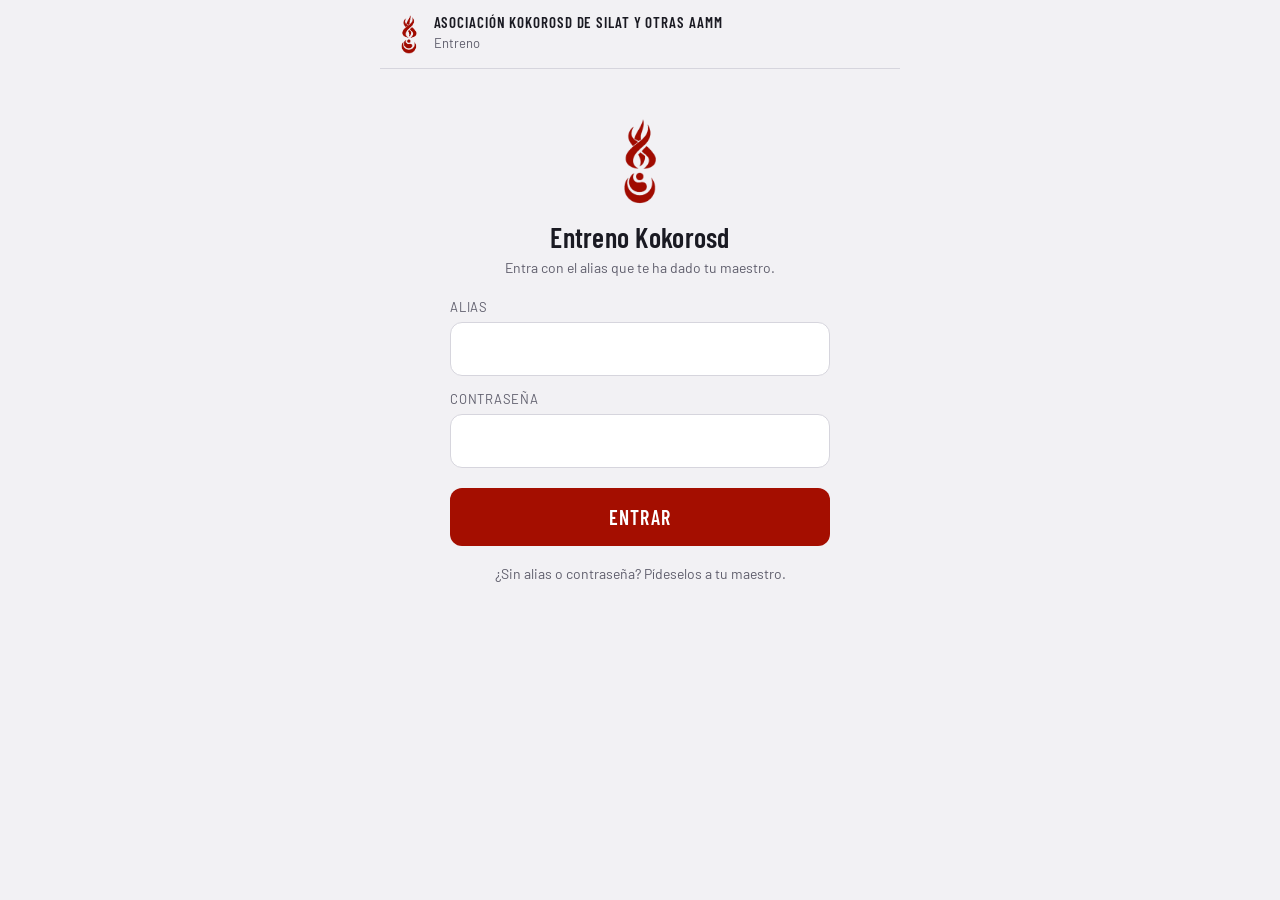
